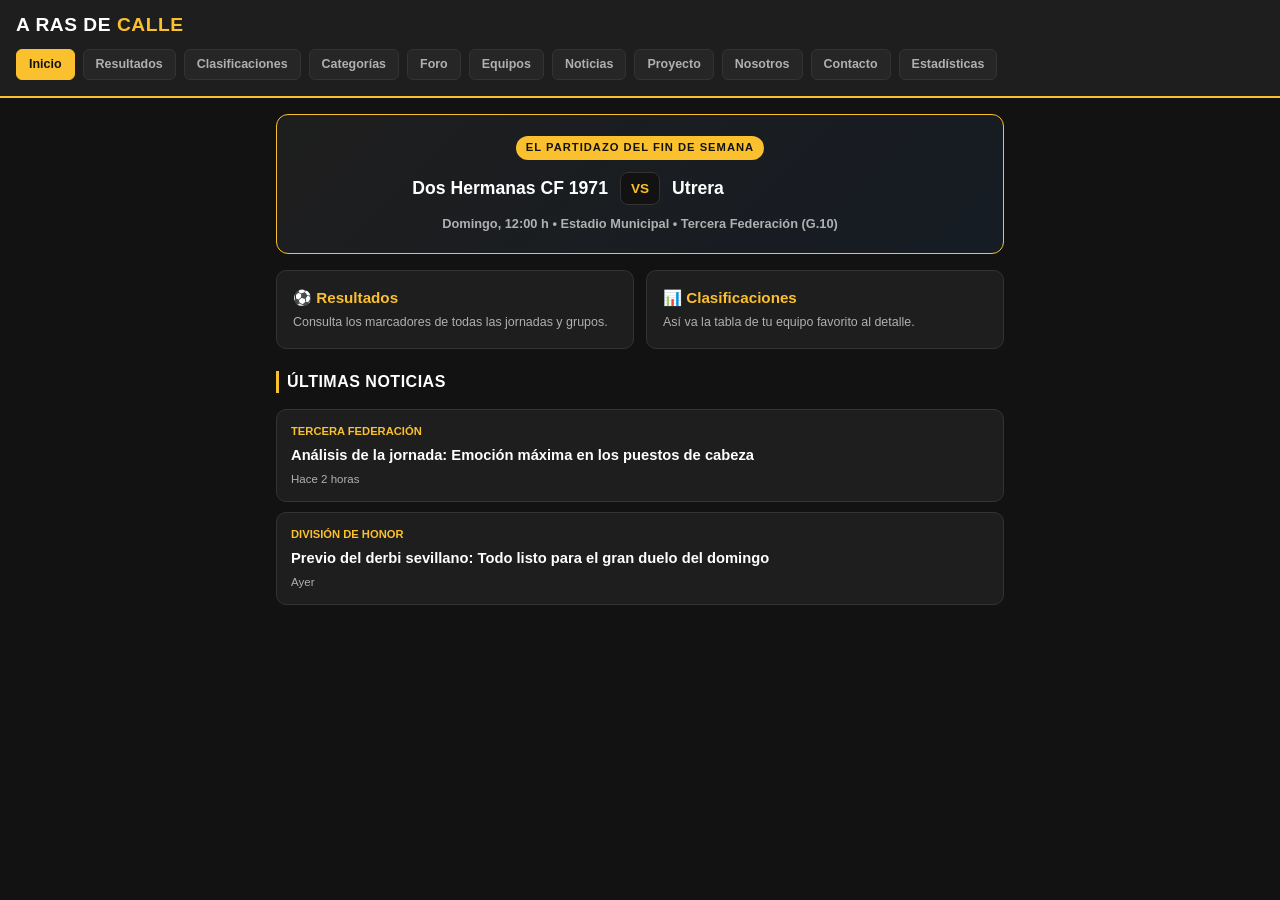
==== index.html @ 90dc4339 "Update index.html" ====
<!DOCTYPE html>
<html lang="es">
<head>
    <meta charset="UTF-8">
    <meta name="viewport" content="width=device-width, initial-scale=1.0">
    <title>Inicio - A Ras de Calle</title>
    <link rel="stylesheet" href="styles.css">
    <style>
        :root {
            --bg-color: #121212;
            --card-bg: #1e1e1e;
            --card-hover: #2a2a2a;
            --primary-blue: #1976d2;
            --accent-gold: #fbc02d;
            --text-main: #ffffff;
            --text-muted: #b0b0b0;
            --border-color: #333333;
        }

        * {
            box-sizing: border-box;
            margin: 0;
            padding: 0;
            font-family: -apple-system, BlinkMacSystemFont, "Segoe UI", Roboto, Helvetica, Arial, sans-serif;
        }

        body {
            background-color: var(--bg-color);
            color: var(--text-main);
            line-height: 1.4;
            padding-bottom: 40px;
        }

        /* Cabecera y Barra de Navegación Exacta */
        header {
            background-color: var(--card-bg);
            border-bottom: 2px solid var(--accent-gold);
            padding: 12px 16px;
            position: sticky;
            top: 0;
            z-index: 100;
            display: flex;
            flex-direction: column;
            gap: 10px;
        }

        .header-top {
            display: flex;
            justify-content: space-between;
            align-items: center;
        }

        .logo-title {
            font-size: 1.2rem;
            font-weight: 800;
            letter-spacing: 0.5px;
            color: var(--text-main);
            text-decoration: none;
            display: flex;
            align-items: center;
            gap: 6px;
        }

        .logo-title span {
            color: var(--accent-gold);
        }

        /* Orden riguroso basado en tu captura */
        .nav-links {
            display: flex;
            gap: 8px;
            overflow-x: auto;
            padding-bottom: 4px;
        }

        .nav-link-item {
            background-color: #262626;
            color: var(--text-muted);
            border: 1px solid var(--border-color);
            padding: 6px 12px;
            border-radius: 6px;
            font-size: 0.78rem;
            font-weight: 600;
            text-decoration: none;
            white-space: nowrap;
            transition: all 0.2s;
        }

        .nav-link-item:hover, .nav-link-item.active {
            background-color: var(--accent-gold);
            color: #121212;
            border-color: var(--accent-gold);
            font-weight: 700;
        }

        /* Contenedor Principal */
        .container {
            max-width: 760px;
            margin: 16px auto;
            padding: 0 16px;
            display: flex;
            flex-direction: column;
            gap: 16px;
        }

        /* Hero Banner (El Partidazo) */
        .hero-match {
            background: linear-gradient(135deg, #1e1e1e 0%, #161c24 100%);
            border: 1px solid var(--accent-gold);
            border-radius: 12px;
            padding: 20px;
            text-align: center;
        }

        .hero-badge {
            background-color: var(--accent-gold);
            color: #121212;
            font-size: 0.7rem;
            text-transform: uppercase;
            font-weight: 800;
            padding: 4px 10px;
            border-radius: 20px;
            display: inline-block;
            margin-bottom: 12px;
            letter-spacing: 1px;
        }

        .hero-teams {
            display: grid;
            grid-template-columns: 1fr auto 1fr;
            align-items: center;
            gap: 12px;
            font-weight: 800;
            font-size: 1.1rem;
            margin-bottom: 10px;
        }

        .hero-teams .team-home { text-align: right; }
        .hero-teams .team-away { text-align: left; }

        .hero-vs {
            background-color: var(--bg-color);
            border: 1px solid var(--border-color);
            color: var(--accent-gold);
            font-size: 0.85rem;
            padding: 6px 10px;
            border-radius: 8px;
        }

        .hero-info {
            font-size: 0.8rem;
            color: var(--text-muted);
            font-weight: 600;
        }

        /* Accesos Directos */
        .quick-access {
            display: grid;
            grid-template-columns: 1fr 1fr;
            gap: 12px;
        }

        .quick-card {
            background-color: var(--card-bg);
            border: 1px solid var(--border-color);
            border-radius: 10px;
            padding: 16px;
            text-decoration: none;
            color: var(--text-main);
            display: flex;
            flex-direction: column;
            gap: 6px;
            transition: all 0.2s;
        }

        .quick-card:hover {
            border-color: var(--accent-gold);
            background-color: var(--card-hover);
            transform: translateY(-2px);
        }

        .quick-card h3 {
            font-size: 0.95rem;
            font-weight: 800;
            color: var(--accent-gold);
            display: flex;
            align-items: center;
            gap: 6px;
        }

        .quick-card p {
            font-size: 0.78rem;
            color: var(--text-muted);
        }

        /* Noticias */
        .section-title {
            font-size: 1rem;
            font-weight: 800;
            text-transform: uppercase;
            letter-spacing: 0.5px;
            color: var(--text-main);
            border-left: 3px solid var(--accent-gold);
            padding-left: 8px;
            margin-top: 6px;
        }

        .news-grid {
            display: flex;
            flex-direction: column;
            gap: 10px;
        }

        .news-card {
            background-color: var(--card-bg);
            border: 1px solid var(--border-color);
            border-radius: 10px;
            padding: 14px;
            text-decoration: none;
            color: var(--text-main);
            display: flex;
            flex-direction: column;
            gap: 6px;
            transition: background-color 0.2s;
        }

        .news-card:hover {
            background-color: var(--card-hover);
        }

        .news-category {
            font-size: 0.7rem;
            font-weight: 700;
            color: var(--accent-gold);
            text-transform: uppercase;
        }

        .news-title {
            font-size: 0.92rem;
            font-weight: 700;
            line-height: 1.3;
        }

        .news-date {
            font-size: 0.72rem;
            color: var(--text-muted);
        }
    </style>
</head>
<body>

    <header>
        <div class="header-top">
            <a href="index.html" class="logo-title">A RAS DE <span>CALLE</span></a>
        </div>
        <!-- Barra de navegación idéntica a tu captura y con tus nombres de archivo exactos -->
        <nav class="nav-links">
            <a href="index.html" class="nav-link-item active">Inicio</a>
            <a href="partido.html" class="nav-link-item">Resultados</a>
            <a href="clasificaciones.html" class="nav-link-item">Clasificaciones</a>
            <a href="competiciones.html" class="nav-link-item">Categorías</a>
            <a href="foro.html" class="nav-link-item">Foro</a>
            <a href="equipos.html" class="nav-link-item">Equipos</a>
            <a href="noticias.html" class="nav-link-item">Noticias</a>
            <a href="proyecto.html" class="nav-link-item">Proyecto</a>
            <a href="nostros.html" class="nav-link-item">Nosotros</a>
            <a href="contacto.html" class="nav-link-item">Contacto</a>
            <a href="estadísticas.html" class="nav-link-item">Estadísticas</a>
        </nav>
    </header>

    <div class="container">
        <!-- El Partidazo -->
        <div class="hero-match">
            <div class="hero-badge">El Partidazo del Fin de Semana</div>
            <div class="hero-teams">
                <div class="team-home">Dos Hermanas CF 1971</div>
                <div class="hero-vs">VS</div>
                <div class="team-away">Utrera</div>
            </div>
            <div class="hero-info">Domingo, 12:00 h • Estadio Municipal • Tercera Federación (G.10)</div>
        </div>

        <!-- Accesos rápidos -->
        <div class="quick-access">
            <a href="partido.html" class="quick-card">
                <h3>⚽ Resultados</h3>
                <p>Consulta los marcadores de todas las jornadas y grupos.</p>
            </a>
            <a href="clasificaciones.html" class="quick-card">
                <h3>📊 Clasificaciones</h3>
                <p>Así va la tabla de tu equipo favorito al detalle.</p>
            </a>
        </div>

        <!-- Noticias recientes -->
        <h2 class="section-title">Últimas Noticias</h2>
        <div class="news-grid">
            <a href="noticias.html" class="news-card">
                <span class="news-category">Tercera Federación</span>
                <div class="news-title">Análisis de la jornada: Emoción máxima en los puestos de cabeza</div>
                <div class="news-date">Hace 2 horas</div>
            </a>
            <a href="noticias.html" class="news-card">
                <span class="news-category">División de Honor</span>
                <div class="news-title">Previo del derbi sevillano: Todo listo para el gran duelo del domingo</div>
                <div class="news-date">Ayer</div>
            </a>
        </div>
    </div>

</body>
</html>
---- styles.css ----
/* ==========================================================================
   A RAS DE CALLE - Estilos Globales (Mobile-First / Futbolero)
   ========================================================================== */

:root {
    --bg-dark: #0b1f3b;
    --bg-card: #132a4a;
    --gold: #d4af37;
    --text-light: #f8fafc;
    --text-muted: #94a3b8;
    --accent-glow: rgba(212, 175, 55, 0.25);
}

/* Reset básico */
* {
    box-sizing: border-box;
}

body {
    margin: 0;
    padding: 0;
    font-family: -apple-system, BlinkMacSystemFont, "Segoe UI", Roboto, Helvetica, Arial, sans-serif;
    background-color: #071324;
    color: var(--text-light);
    -webkit-font-smoothing: antialiased;
}

/* Enlaces globales */
a {
    color: var(--gold);
    text-decoration: none;
}

a:hover {
    text-decoration: underline;
}

/* Contenedor principal responsive */
.container {
    width: 100%;
    max-width: 1100px;
    margin: 0 auto;
    padding: 1rem;
}

/* Componentes de tarjeta estándar */
.card-base {
    background: var(--bg-card);
    border-radius: 8px;
    padding: 1rem;
    border-left: 4px solid var(--gold);
    border-top: 1px solid rgba(255, 255, 255, 0.05);
    margin-bottom: 1rem;
}

/* Utilidades de tipografía */
h1, h2, h3, h4 {
    color: #ffffff;
    margin-top: 0;
}

/* Adaptación para pantallas de escritorio */
@media (min-width: 768px) {
    body {
        font-size: 1rem;
    }
}
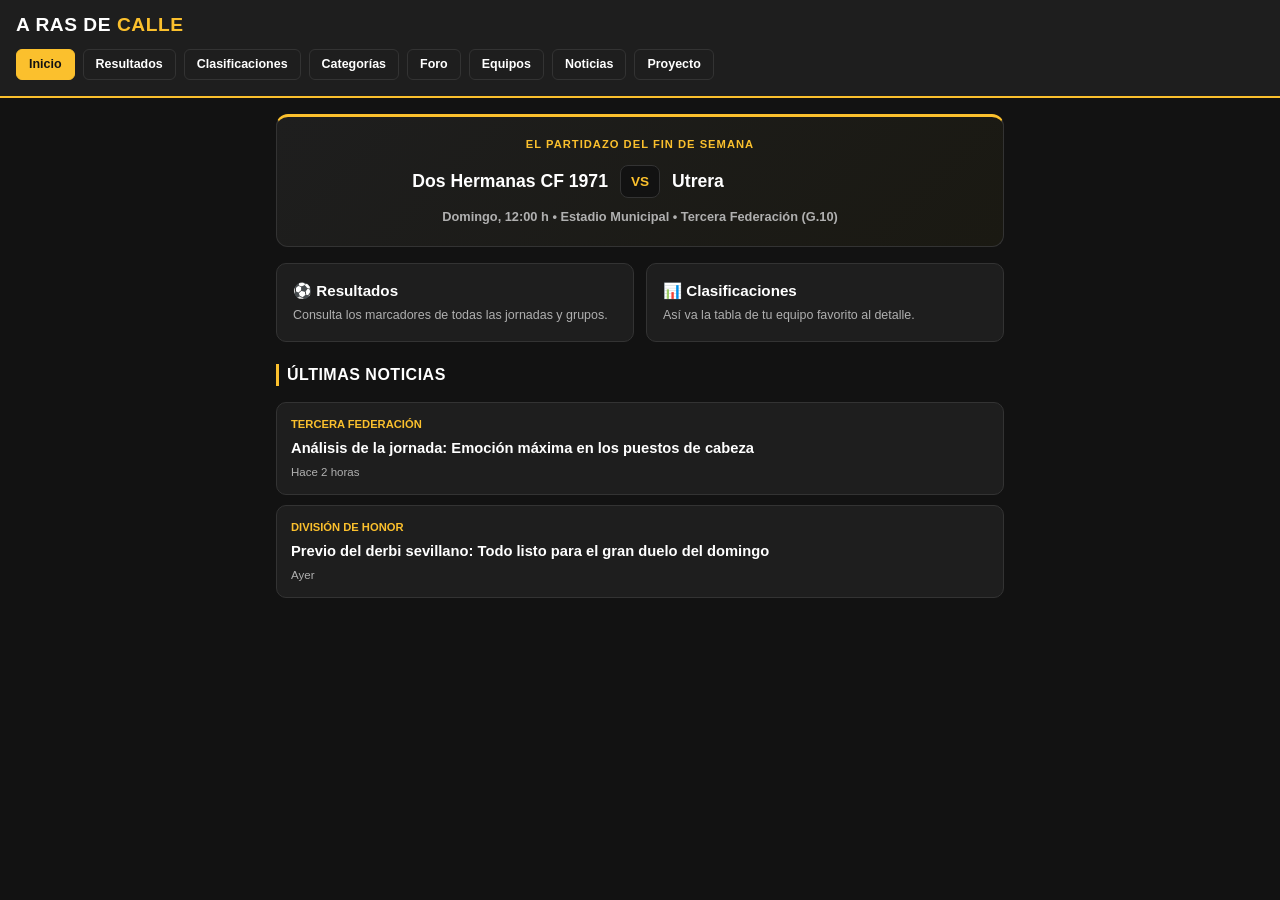
==== commit 95f5eb76: "Update index.html" ====
--- a/index.html
+++ b/index.html
@@ -10,7 +10,6 @@
             --bg-color: #121212;
             --card-bg: #1e1e1e;
             --card-hover: #2a2a2a;
-            --primary-blue: #1976d2;
             --accent-gold: #fbc02d;
             --text-main: #ffffff;
             --text-muted: #b0b0b0;
@@ -31,7 +30,7 @@
             padding-bottom: 40px;
         }
 
-        /* Cabecera y Barra de Navegación Exacta */
+        /* Cabecera y Barra de Navegación Exacta a tu captura */
         header {
             background-color: var(--card-bg);
             border-bottom: 2px solid var(--accent-gold);
@@ -65,7 +64,7 @@
             color: var(--accent-gold);
         }
 
-        /* Orden riguroso basado en tu captura */
+        /* Orden riguroso y sin pestañas sobrantes */
         .nav-links {
             display: flex;
             gap: 8px;
@@ -74,8 +73,8 @@
         }
 
         .nav-link-item {
-            background-color: #262626;
-            color: var(--text-muted);
+            background-color: var(--card-bg);
+            color: var(--text-main);
             border: 1px solid var(--border-color);
             padding: 6px 12px;
             border-radius: 6px;
@@ -86,7 +85,11 @@
             transition: all 0.2s;
         }
 
-        .nav-link-item:hover, .nav-link-item.active {
+        .nav-link-item:hover {
+            border-color: var(--accent-gold);
+        }
+
+        .nav-link-item.active {
             background-color: var(--accent-gold);
             color: #121212;
             border-color: var(--accent-gold);
@@ -105,22 +108,19 @@
 
         /* Hero Banner (El Partidazo) */
         .hero-match {
-            background: linear-gradient(135deg, #1e1e1e 0%, #161c24 100%);
-            border: 1px solid var(--accent-gold);
+            background: linear-gradient(135deg, #1e1e1e 0%, #1a1912 100%);
+            border: 1px solid var(--border-color);
+            border-top: 3px solid var(--accent-gold);
             border-radius: 12px;
             padding: 20px;
             text-align: center;
         }
 
         .hero-badge {
-            background-color: var(--accent-gold);
-            color: #121212;
+            color: var(--accent-gold);
             font-size: 0.7rem;
             text-transform: uppercase;
             font-weight: 800;
-            padding: 4px 10px;
-            border-radius: 20px;
-            display: inline-block;
             margin-bottom: 12px;
             letter-spacing: 1px;
         }
@@ -182,7 +182,7 @@
         .quick-card h3 {
             font-size: 0.95rem;
             font-weight: 800;
-            color: var(--accent-gold);
+            color: var(--text-main);
             display: flex;
             align-items: center;
             gap: 6px;
@@ -253,7 +253,7 @@
         <div class="header-top">
             <a href="index.html" class="logo-title">A RAS DE <span>CALLE</span></a>
         </div>
-        <!-- Barra de navegación idéntica a tu captura y con tus nombres de archivo exactos -->
+        <!-- Barra de navegación exacta, sin pestañas extra y en orden -->
         <nav class="nav-links">
             <a href="index.html" class="nav-link-item active">Inicio</a>
             <a href="partido.html" class="nav-link-item">Resultados</a>
@@ -263,9 +263,6 @@
             <a href="equipos.html" class="nav-link-item">Equipos</a>
             <a href="noticias.html" class="nav-link-item">Noticias</a>
             <a href="proyecto.html" class="nav-link-item">Proyecto</a>
-            <a href="nostros.html" class="nav-link-item">Nosotros</a>
-            <a href="contacto.html" class="nav-link-item">Contacto</a>
-            <a href="estadísticas.html" class="nav-link-item">Estadísticas</a>
         </nav>
     </header>
 
@@ -281,7 +278,7 @@
             <div class="hero-info">Domingo, 12:00 h • Estadio Municipal • Tercera Federación (G.10)</div>
         </div>
 
-        <!-- Accesos rápidos -->
+        <!-- Accesos rápidos (enlace a clasificaciones.html corregido y operativo) -->
         <div class="quick-access">
             <a href="partido.html" class="quick-card">
                 <h3>⚽ Resultados</h3>
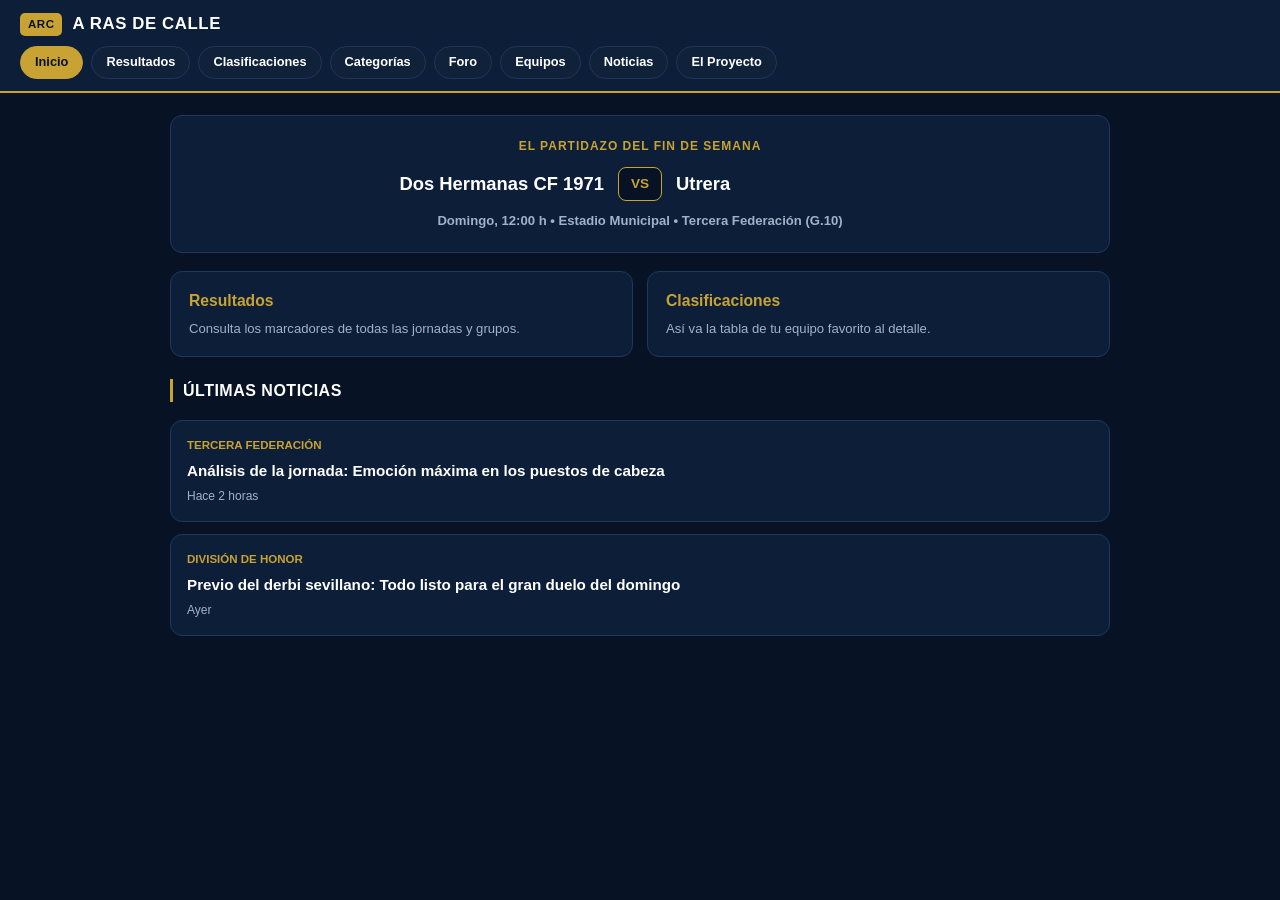
==== commit 5b0d868b: "Update index.html" ====
--- a/index.html
+++ b/index.html
@@ -7,34 +7,35 @@
     <link rel="stylesheet" href="styles.css">
     <style>
         :root {
-            --bg-color: #121212;
-            --card-bg: #1e1e1e;
-            --card-hover: #2a2a2a;
-            --accent-gold: #fbc02d;
+            --bg-color: #071324;
+            --card-bg: #0d1f38;
+            --card-hover: #132b4d;
+            --pill-bg: #10223a;
+            --accent-gold: #c8a232;
+            --accent-gold-hover: #dab442;
             --text-main: #ffffff;
-            --text-muted: #b0b0b0;
-            --border-color: #333333;
+            --text-muted: #9fb3c8;
+            --border-color: #1e375a;
         }
 
         * {
             box-sizing: border-box;
             margin: 0;
             padding: 0;
-            font-family: -apple-system, BlinkMacSystemFont, "Segoe UI", Roboto, Helvetica, Arial, sans-serif;
+            font-family: "Segoe UI", Roboto, Helvetica, Arial, sans-serif;
         }
 
         body {
             background-color: var(--bg-color);
             color: var(--text-main);
-            line-height: 1.4;
+            line-height: 1.45;
             padding-bottom: 40px;
         }
 
-        /* Cabecera y Barra de Navegación Exacta a tu captura */
         header {
             background-color: var(--card-bg);
             border-bottom: 2px solid var(--accent-gold);
-            padding: 12px 16px;
+            padding: 12px 20px;
             position: sticky;
             top: 0;
             z-index: 100;
@@ -43,82 +44,82 @@
             gap: 10px;
         }
 
-        .header-top {
-            display: flex;
-            justify-content: space-between;
+        .brand-row {
+            display: flex;
             align-items: center;
+            gap: 10px;
+        }
+
+        .brand-badge {
+            background-color: var(--accent-gold);
+            color: var(--bg-color);
+            font-size: 0.72rem;
+            font-weight: 800;
+            padding: 3px 8px;
+            border-radius: 5px;
+            letter-spacing: 0.5px;
         }
 
         .logo-title {
-            font-size: 1.2rem;
-            font-weight: 800;
-            letter-spacing: 0.5px;
+            font-size: 1.05rem;
+            font-weight: 800;
+            letter-spacing: 0.6px;
             color: var(--text-main);
             text-decoration: none;
-            display: flex;
-            align-items: center;
-            gap: 6px;
-        }
-
-        .logo-title span {
-            color: var(--accent-gold);
-        }
-
-        /* Orden riguroso y sin pestañas sobrantes */
+            text-transform: uppercase;
+        }
+
         .nav-links {
             display: flex;
+            flex-wrap: wrap;
             gap: 8px;
-            overflow-x: auto;
-            padding-bottom: 4px;
         }
 
         .nav-link-item {
-            background-color: var(--card-bg);
+            background-color: var(--pill-bg);
             color: var(--text-main);
             border: 1px solid var(--border-color);
-            padding: 6px 12px;
-            border-radius: 6px;
-            font-size: 0.78rem;
+            padding: 6px 14px;
+            border-radius: 999px;
+            font-size: 0.8rem;
             font-weight: 600;
             text-decoration: none;
             white-space: nowrap;
-            transition: all 0.2s;
+            transition: all 0.2s ease;
         }
 
         .nav-link-item:hover {
             border-color: var(--accent-gold);
+            background-color: var(--card-hover);
         }
 
         .nav-link-item.active {
             background-color: var(--accent-gold);
-            color: #121212;
+            color: var(--bg-color);
             border-color: var(--accent-gold);
             font-weight: 700;
         }
 
-        /* Contenedor Principal */
         .container {
-            max-width: 760px;
-            margin: 16px auto;
-            padding: 0 16px;
-            display: flex;
-            flex-direction: column;
-            gap: 16px;
-        }
-
-        /* Hero Banner (El Partidazo) */
+            max-width: 980px;
+            margin: 22px auto;
+            padding: 0 20px;
+            display: flex;
+            flex-direction: column;
+            gap: 18px;
+        }
+
         .hero-match {
-            background: linear-gradient(135deg, #1e1e1e 0%, #1a1912 100%);
+            background-color: var(--card-bg);
             border: 1px solid var(--border-color);
-            border-top: 3px solid var(--accent-gold);
             border-radius: 12px;
-            padding: 20px;
+            padding: 22px;
             text-align: center;
         }
 
         .hero-badge {
             color: var(--accent-gold);
-            font-size: 0.7rem;
+            font-size: 0.75rem;
             text-transform: uppercase;
             font-weight: 800;
             margin-bottom: 12px;
@@ -129,9 +130,9 @@
             display: grid;
             grid-template-columns: 1fr auto 1fr;
             align-items: center;
-            gap: 12px;
-            font-weight: 800;
-            font-size: 1.1rem;
+            gap: 14px;
+            font-weight: 800;
+            font-size: 1.15rem;
             margin-bottom: 10px;
         }
 
@@ -140,60 +141,54 @@
 
         .hero-vs {
             background-color: var(--bg-color);
-            border: 1px solid var(--border-color);
+            border: 1px solid var(--accent-gold);
             color: var(--accent-gold);
             font-size: 0.85rem;
-            padding: 6px 10px;
+            padding: 6px 12px;
             border-radius: 8px;
         }
 
         .hero-info {
-            font-size: 0.8rem;
+            font-size: 0.82rem;
             color: var(--text-muted);
             font-weight: 600;
         }
 
-        /* Accesos Directos */
         .quick-access {
             display: grid;
-            grid-template-columns: 1fr 1fr;
-            gap: 12px;
+            grid-template-columns: repeat(2, minmax(0, 1fr));
+            gap: 14px;
         }
 
         .quick-card {
             background-color: var(--card-bg);
             border: 1px solid var(--border-color);
-            border-radius: 10px;
-            padding: 16px;
+            border-radius: 12px;
+            padding: 18px;
             text-decoration: none;
             color: var(--text-main);
             display: flex;
             flex-direction: column;
             gap: 6px;
-            transition: all 0.2s;
+            transition: all 0.2s ease;
         }
 
         .quick-card:hover {
             border-color: var(--accent-gold);
             background-color: var(--card-hover);
-            transform: translateY(-2px);
         }
 
         .quick-card h3 {
-            font-size: 0.95rem;
-            font-weight: 800;
-            color: var(--text-main);
-            display: flex;
-            align-items: center;
-            gap: 6px;
+            font-size: 0.98rem;
+            font-weight: 800;
+            color: var(--accent-gold);
         }
 
         .quick-card p {
-            font-size: 0.78rem;
+            font-size: 0.82rem;
             color: var(--text-muted);
         }
 
-        /* Noticias */
         .section-title {
             font-size: 1rem;
             font-weight: 800;
@@ -201,48 +196,48 @@
             letter-spacing: 0.5px;
             color: var(--text-main);
             border-left: 3px solid var(--accent-gold);
-            padding-left: 8px;
-            margin-top: 6px;
+            padding-left: 10px;
+            margin-top: 4px;
         }
 
         .news-grid {
             display: flex;
             flex-direction: column;
-            gap: 10px;
+            gap: 12px;
         }
 
         .news-card {
             background-color: var(--card-bg);
             border: 1px solid var(--border-color);
-            border-radius: 10px;
-            padding: 14px;
+            border-radius: 12px;
+            padding: 16px;
             text-decoration: none;
             color: var(--text-main);
             display: flex;
             flex-direction: column;
             gap: 6px;
-            transition: background-color 0.2s;
+            transition: all 0.2s ease;
         }
 
         .news-card:hover {
+            border-color: var(--accent-gold);
             background-color: var(--card-hover);
         }
 
         .news-category {
-            font-size: 0.7rem;
+            font-size: 0.72rem;
             font-weight: 700;
             color: var(--accent-gold);
             text-transform: uppercase;
         }
 
         .news-title {
-            font-size: 0.92rem;
+            font-size: 0.95rem;
             font-weight: 700;
-            line-height: 1.3;
         }
 
         .news-date {
-            font-size: 0.72rem;
+            font-size: 0.75rem;
             color: var(--text-muted);
         }
     </style>
@@ -250,24 +245,23 @@
 <body>
 
     <header>
-        <div class="header-top">
-            <a href="index.html" class="logo-title">A RAS DE <span>CALLE</span></a>
+        <div class="brand-row">
+            <span class="brand-badge">ARC</span>
+            <a href="index.html" class="logo-title">A RAS DE CALLE</a>
         </div>
-        <!-- Barra de navegación exacta, sin pestañas extra y en orden -->
         <nav class="nav-links">
             <a href="index.html" class="nav-link-item active">Inicio</a>
             <a href="partido.html" class="nav-link-item">Resultados</a>
-            <a href="clasificaciones.html" class="nav-link-item">Clasificaciones</a>
+            <a href="estadísticas.html" class="nav-link-item">Clasificaciones</a>
             <a href="competiciones.html" class="nav-link-item">Categorías</a>
             <a href="foro.html" class="nav-link-item">Foro</a>
             <a href="equipos.html" class="nav-link-item">Equipos</a>
             <a href="noticias.html" class="nav-link-item">Noticias</a>
-            <a href="proyecto.html" class="nav-link-item">Proyecto</a>
+            <a href="proyecto.html" class="nav-link-item">El Proyecto</a>
         </nav>
     </header>
 
     <div class="container">
-        <!-- El Partidazo -->
         <div class="hero-match">
             <div class="hero-badge">El Partidazo del Fin de Semana</div>
             <div class="hero-teams">
@@ -278,19 +272,17 @@
             <div class="hero-info">Domingo, 12:00 h • Estadio Municipal • Tercera Federación (G.10)</div>
         </div>
 
-        <!-- Accesos rápidos (enlace a clasificaciones.html corregido y operativo) -->
         <div class="quick-access">
             <a href="partido.html" class="quick-card">
-                <h3>⚽ Resultados</h3>
+                <h3>Resultados</h3>
                 <p>Consulta los marcadores de todas las jornadas y grupos.</p>
             </a>
             <a href="clasificaciones.html" class="quick-card">
-                <h3>📊 Clasificaciones</h3>
+                <h3>Clasificaciones</h3>
                 <p>Así va la tabla de tu equipo favorito al detalle.</p>
             </a>
         </div>
 
-        <!-- Noticias recientes -->
         <h2 class="section-title">Últimas Noticias</h2>
         <div class="news-grid">
             <a href="noticias.html" class="news-card">
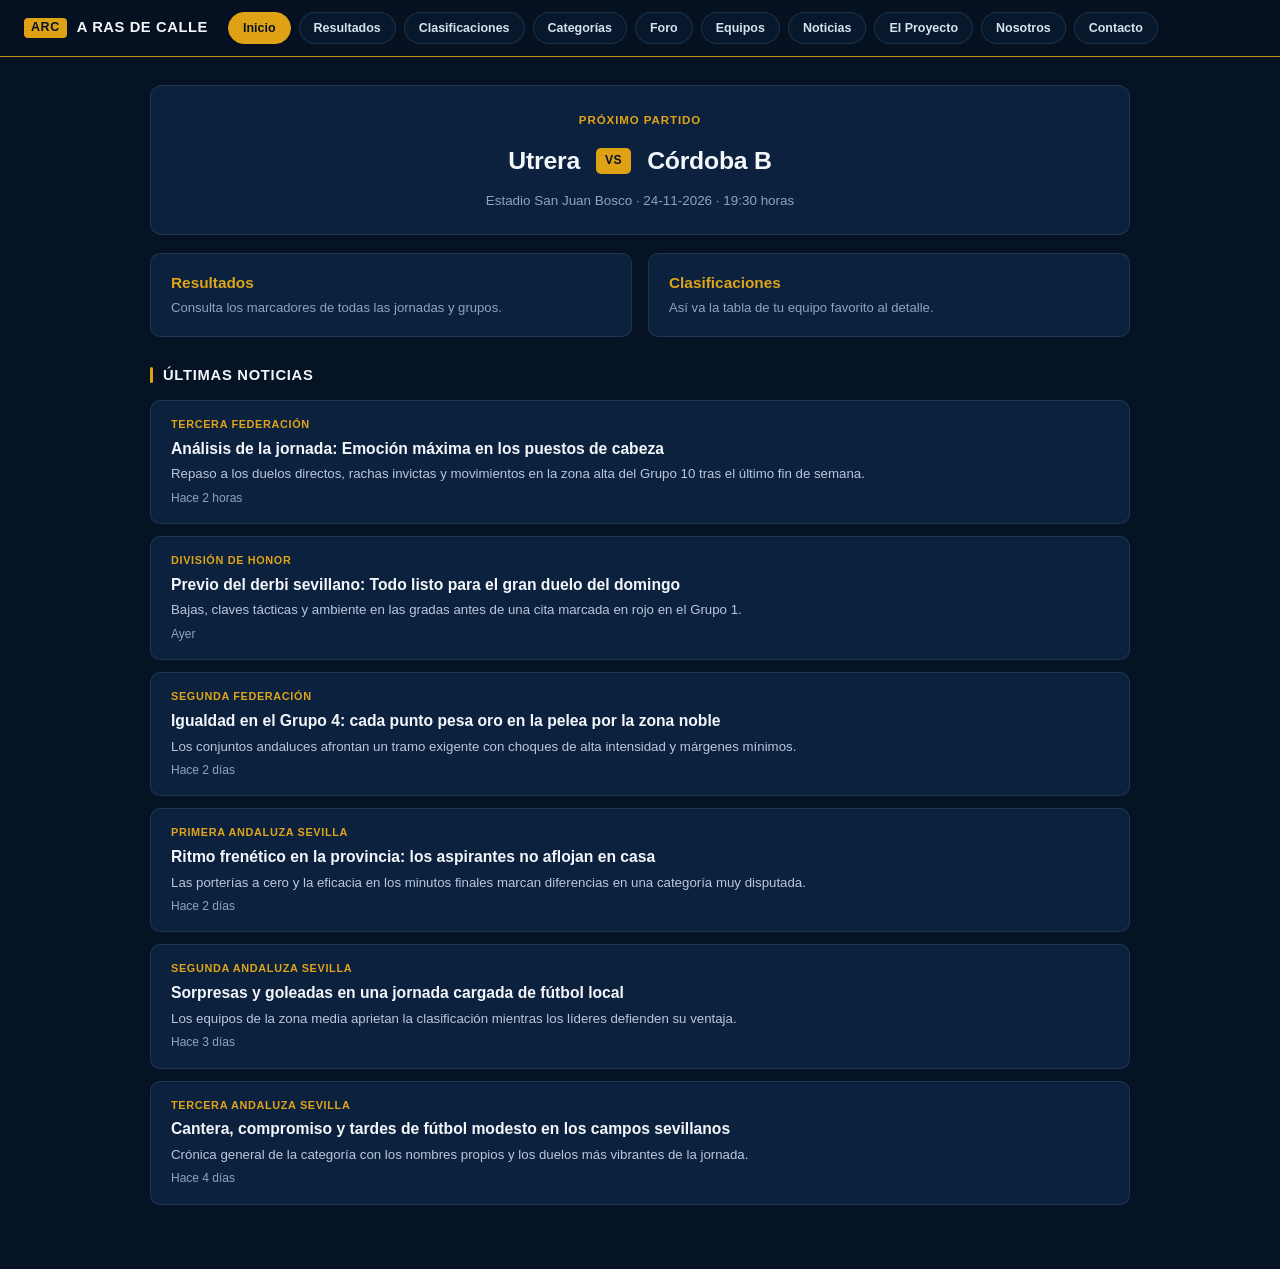
==== commit aa29f936: "Update index.html" ====
--- a/index.html
+++ b/index.html
@@ -1,302 +1,403 @@
 <!DOCTYPE html>
 <html lang="es">
 <head>
-    <meta charset="UTF-8">
-    <meta name="viewport" content="width=device-width, initial-scale=1.0">
-    <title>Inicio - A Ras de Calle</title>
-    <link rel="stylesheet" href="styles.css">
-    <style>
-        :root {
-            --bg-color: #071324;
-            --card-bg: #0d1f38;
-            --card-hover: #132b4d;
-            --pill-bg: #10223a;
-            --accent-gold: #c8a232;
-            --accent-gold-hover: #dab442;
-            --text-main: #ffffff;
-            --text-muted: #9fb3c8;
-            --border-color: #1e375a;
-        }
-
-        * {
-            box-sizing: border-box;
-            margin: 0;
-            padding: 0;
-            font-family: "Segoe UI", Roboto, Helvetica, Arial, sans-serif;
-        }
-
-        body {
-            background-color: var(--bg-color);
-            color: var(--text-main);
-            line-height: 1.45;
-            padding-bottom: 40px;
-        }
-
-        header {
-            background-color: var(--card-bg);
-            border-bottom: 2px solid var(--accent-gold);
-            padding: 12px 20px;
-            position: sticky;
-            top: 0;
-            z-index: 100;
-            display: flex;
-            flex-direction: column;
-            gap: 10px;
-        }
-
-        .brand-row {
-            display: flex;
-            align-items: center;
-            gap: 10px;
-        }
-
-        .brand-badge {
-            background-color: var(--accent-gold);
-            color: var(--bg-color);
-            font-size: 0.72rem;
-            font-weight: 800;
-            padding: 3px 8px;
-            border-radius: 5px;
-            letter-spacing: 0.5px;
-        }
-
-        .logo-title {
-            font-size: 1.05rem;
-            font-weight: 800;
-            letter-spacing: 0.6px;
-            color: var(--text-main);
-            text-decoration: none;
-            text-transform: uppercase;
-        }
-
-        .nav-links {
-            display: flex;
-            flex-wrap: wrap;
-            gap: 8px;
-        }
-
-        .nav-link-item {
-            background-color: var(--pill-bg);
-            color: var(--text-main);
-            border: 1px solid var(--border-color);
-            padding: 6px 14px;
-            border-radius: 999px;
-            font-size: 0.8rem;
-            font-weight: 600;
-            text-decoration: none;
-            white-space: nowrap;
-            transition: all 0.2s ease;
-        }
-
-        .nav-link-item:hover {
-            border-color: var(--accent-gold);
-            background-color: var(--card-hover);
-        }
-
-        .nav-link-item.active {
-            background-color: var(--accent-gold);
-            color: var(--bg-color);
-            border-color: var(--accent-gold);
-            font-weight: 700;
-        }
-
-        .container {
-            max-width: 980px;
-            margin: 22px auto;
-            padding: 0 20px;
-            display: flex;
-            flex-direction: column;
-            gap: 18px;
-        }
-
-        .hero-match {
-            background-color: var(--card-bg);
-            border: 1px solid var(--border-color);
-            border-radius: 12px;
-            padding: 22px;
-            text-align: center;
-        }
-
-        .hero-badge {
-            color: var(--accent-gold);
-            font-size: 0.75rem;
-            text-transform: uppercase;
-            font-weight: 800;
-            margin-bottom: 12px;
-            letter-spacing: 1px;
-        }
-
-        .hero-teams {
-            display: grid;
-            grid-template-columns: 1fr auto 1fr;
-            align-items: center;
-            gap: 14px;
-            font-weight: 800;
-            font-size: 1.15rem;
-            margin-bottom: 10px;
-        }
-
-        .hero-teams .team-home { text-align: right; }
-        .hero-teams .team-away { text-align: left; }
-
-        .hero-vs {
-            background-color: var(--bg-color);
-            border: 1px solid var(--accent-gold);
-            color: var(--accent-gold);
-            font-size: 0.85rem;
-            padding: 6px 12px;
-            border-radius: 8px;
-        }
-
-        .hero-info {
-            font-size: 0.82rem;
-            color: var(--text-muted);
-            font-weight: 600;
-        }
-
-        .quick-access {
-            display: grid;
-            grid-template-columns: repeat(2, minmax(0, 1fr));
-            gap: 14px;
-        }
-
-        .quick-card {
-            background-color: var(--card-bg);
-            border: 1px solid var(--border-color);
-            border-radius: 12px;
-            padding: 18px;
-            text-decoration: none;
-            color: var(--text-main);
-            display: flex;
-            flex-direction: column;
-            gap: 6px;
-            transition: all 0.2s ease;
-        }
-
-        .quick-card:hover {
-            border-color: var(--accent-gold);
-            background-color: var(--card-hover);
-        }
-
-        .quick-card h3 {
-            font-size: 0.98rem;
-            font-weight: 800;
-            color: var(--accent-gold);
-        }
-
-        .quick-card p {
-            font-size: 0.82rem;
-            color: var(--text-muted);
-        }
-
-        .section-title {
-            font-size: 1rem;
-            font-weight: 800;
-            text-transform: uppercase;
-            letter-spacing: 0.5px;
-            color: var(--text-main);
-            border-left: 3px solid var(--accent-gold);
-            padding-left: 10px;
-            margin-top: 4px;
-        }
-
-        .news-grid {
-            display: flex;
-            flex-direction: column;
-            gap: 12px;
-        }
-
-        .news-card {
-            background-color: var(--card-bg);
-            border: 1px solid var(--border-color);
-            border-radius: 12px;
-            padding: 16px;
-            text-decoration: none;
-            color: var(--text-main);
-            display: flex;
-            flex-direction: column;
-            gap: 6px;
-            transition: all 0.2s ease;
-        }
-
-        .news-card:hover {
-            border-color: var(--accent-gold);
-            background-color: var(--card-hover);
-        }
-
-        .news-category {
-            font-size: 0.72rem;
-            font-weight: 700;
-            color: var(--accent-gold);
-            text-transform: uppercase;
-        }
-
-        .news-title {
-            font-size: 0.95rem;
-            font-weight: 700;
-        }
-
-        .news-date {
-            font-size: 0.75rem;
-            color: var(--text-muted);
-        }
-    </style>
+  <meta charset="UTF-8" />
+  <meta name="viewport" content="width=device-width, initial-scale=1.0" />
+  <title>A Ras de Calle — Inicio</title>
+  <style>
+    :root {
+      --bg-page: #061324;
+      --bg-header: #051120;
+      --bg-card: #0c213d;
+      --bg-card-hover: #10294b;
+      --border-subtle: rgba(148, 178, 214, 0.14);
+      --border-gold: #c99214;
+      --accent-gold: #dfa215;
+      --accent-gold-hover: #ebb024;
+      --text-main: #f3f6fa;
+      --text-muted: #8fa4bf;
+      --text-gold: #e0a419;
+    }
+
+    * {
+      box-sizing: border-box;
+      margin: 0;
+      padding: 0;
+    }
+
+    body {
+      background-color: var(--bg-page);
+      color: var(--text-main);
+      font-family: -apple-system, BlinkMacSystemFont, "Segoe UI", Roboto, Helvetica, Arial, sans-serif;
+      line-height: 1.45;
+      min-height: 100vh;
+    }
+
+    a {
+      color: inherit;
+      text-decoration: none;
+    }
+
+    /* Cabecera y navegación */
+    .site-header {
+      background-color: var(--bg-header);
+      border-bottom: 1px solid var(--border-gold);
+      position: sticky;
+      top: 0;
+      z-index: 20;
+    }
+
+    .header-inner {
+      max-width: 1380px;
+      margin: 0 auto;
+      padding: 12px 24px;
+      display: flex;
+      align-items: center;
+      gap: 20px;
+      flex-wrap: wrap;
+    }
+
+    .brand {
+      display: inline-flex;
+      align-items: center;
+      gap: 10px;
+      font-weight: 800;
+      font-size: 0.92rem;
+      letter-spacing: 0.04em;
+      text-transform: uppercase;
+      white-space: nowrap;
+    }
+
+    .brand-badge {
+      background-color: var(--accent-gold);
+      color: #071324;
+      font-weight: 900;
+      font-size: 0.78rem;
+      padding: 3px 7px;
+      border-radius: 4px;
+      line-height: 1.1;
+    }
+
+    .nav-list {
+      display: flex;
+      align-items: center;
+      gap: 8px;
+      flex-wrap: wrap;
+      list-style: none;
+    }
+
+    .nav-link {
+      display: inline-block;
+      padding: 6px 14px;
+      border-radius: 999px;
+      font-size: 0.78rem;
+      font-weight: 600;
+      color: #d6e2f0;
+      border: 1px solid rgba(148, 178, 214, 0.16);
+      background-color: rgba(12, 33, 61, 0.45);
+      transition: background-color 0.15s ease, color 0.15s ease, border-color 0.15s ease;
+      white-space: nowrap;
+    }
+
+    .nav-link:hover {
+      background-color: var(--bg-card-hover);
+      border-color: rgba(223, 162, 21, 0.45);
+      color: #ffffff;
+    }
+
+    .nav-link.active {
+      background-color: var(--accent-gold);
+      color: #071324;
+      border-color: var(--accent-gold);
+      font-weight: 700;
+    }
+
+    /* Contenedor principal */
+    .main-container {
+      max-width: 1020px;
+      margin: 0 auto;
+      padding: 28px 20px 64px;
+      display: flex;
+      flex-direction: column;
+      gap: 18px;
+    }
+
+    /* Tarjeta Próximo Partido */
+    .match-banner {
+      background-color: var(--bg-card);
+      border: 1px solid var(--border-subtle);
+      border-radius: 12px;
+      padding: 26px 24px 24px;
+      text-align: center;
+      display: block;
+      transition: border-color 0.15s ease, background-color 0.15s ease;
+    }
+
+    .match-banner:hover {
+      border-color: rgba(223, 162, 21, 0.45);
+      background-color: var(--bg-card-hover);
+    }
+
+    .match-kicker {
+      font-size: 0.72rem;
+      font-weight: 700;
+      letter-spacing: 0.08em;
+      text-transform: uppercase;
+      color: var(--text-gold);
+      margin-bottom: 14px;
+    }
+
+    .match-teams {
+      display: flex;
+      align-items: center;
+      justify-content: center;
+      gap: 16px;
+      flex-wrap: wrap;
+      margin-bottom: 12px;
+    }
+
+    .team-name {
+      font-size: 1.55rem;
+      font-weight: 800;
+      color: var(--text-main);
+      letter-spacing: -0.01em;
+    }
+
+    .vs-pill {
+      background-color: var(--accent-gold);
+      color: #071324;
+      font-weight: 900;
+      font-size: 0.76rem;
+      padding: 4px 9px;
+      border-radius: 5px;
+      text-transform: uppercase;
+      letter-spacing: 0.04em;
+    }
+
+    .match-meta {
+      font-size: 0.84rem;
+      color: var(--text-muted);
+    }
+
+    /* Dos accesos rápidos: Resultados y Clasificaciones */
+    .quick-grid {
+      display: grid;
+      grid-template-columns: repeat(2, minmax(0, 1fr));
+      gap: 16px;
+    }
+
+    .quick-card {
+      background-color: var(--bg-card);
+      border: 1px solid var(--border-subtle);
+      border-radius: 10px;
+      padding: 18px 20px;
+      display: block;
+      transition: border-color 0.15s ease, background-color 0.15s ease, transform 0.15s ease;
+    }
+
+    .quick-card:hover {
+      background-color: var(--bg-card-hover);
+      border-color: rgba(223, 162, 21, 0.5);
+      transform: translateY(-1px);
+    }
+
+    .quick-title {
+      font-size: 0.96rem;
+      font-weight: 700;
+      color: var(--text-gold);
+      margin-bottom: 4px;
+    }
+
+    .quick-desc {
+      font-size: 0.82rem;
+      color: var(--text-muted);
+    }
+
+    /* Sección Últimas Noticias */
+    .news-section {
+      margin-top: 10px;
+      display: flex;
+      flex-direction: column;
+      gap: 12px;
+    }
+
+    .section-heading {
+      display: flex;
+      align-items: center;
+      gap: 10px;
+      font-size: 0.92rem;
+      font-weight: 800;
+      letter-spacing: 0.05em;
+      text-transform: uppercase;
+      color: var(--text-main);
+      margin-bottom: 2px;
+    }
+
+    .section-heading::before {
+      content: "";
+      width: 3px;
+      height: 16px;
+      background-color: var(--accent-gold);
+      border-radius: 2px;
+      display: inline-block;
+    }
+
+    .news-card {
+      background-color: var(--bg-card);
+      border: 1px solid var(--border-subtle);
+      border-radius: 10px;
+      padding: 16px 20px;
+      display: block;
+      transition: border-color 0.15s ease, background-color 0.15s ease;
+    }
+
+    .news-card:hover {
+      background-color: var(--bg-card-hover);
+      border-color: rgba(223, 162, 21, 0.4);
+    }
+
+    .news-category {
+      font-size: 0.68rem;
+      font-weight: 700;
+      letter-spacing: 0.06em;
+      text-transform: uppercase;
+      color: var(--text-gold);
+      margin-bottom: 5px;
+    }
+
+    .news-title {
+      font-size: 0.98rem;
+      font-weight: 700;
+      color: var(--text-main);
+      margin-bottom: 4px;
+    }
+
+    .news-excerpt {
+      font-size: 0.83rem;
+      color: #b7c8de;
+      margin-bottom: 6px;
+    }
+
+    .news-time {
+      font-size: 0.75rem;
+      color: var(--text-muted);
+    }
+
+    @media (max-width: 700px) {
+      .header-inner {
+        padding: 12px 14px;
+        gap: 12px;
+      }
+
+      .main-container {
+        padding: 20px 14px 48px;
+      }
+
+      .team-name {
+        font-size: 1.25rem;
+      }
+
+      .quick-grid {
+        grid-template-columns: 1fr;
+      }
+    }
+  </style>
 </head>
 <body>
-
-    <header>
-        <div class="brand-row">
-            <span class="brand-badge">ARC</span>
-            <a href="index.html" class="logo-title">A RAS DE CALLE</a>
-        </div>
-        <nav class="nav-links">
-            <a href="index.html" class="nav-link-item active">Inicio</a>
-            <a href="partido.html" class="nav-link-item">Resultados</a>
-            <a href="estadísticas.html" class="nav-link-item">Clasificaciones</a>
-            <a href="competiciones.html" class="nav-link-item">Categorías</a>
-            <a href="foro.html" class="nav-link-item">Foro</a>
-            <a href="equipos.html" class="nav-link-item">Equipos</a>
-            <a href="noticias.html" class="nav-link-item">Noticias</a>
-            <a href="proyecto.html" class="nav-link-item">El Proyecto</a>
-        </nav>
-    </header>
-
-    <div class="container">
-        <div class="hero-match">
-            <div class="hero-badge">El Partidazo del Fin de Semana</div>
-            <div class="hero-teams">
-                <div class="team-home">Dos Hermanas CF 1971</div>
-                <div class="hero-vs">VS</div>
-                <div class="team-away">Utrera</div>
-            </div>
-            <div class="hero-info">Domingo, 12:00 h • Estadio Municipal • Tercera Federación (G.10)</div>
-        </div>
-
-        <div class="quick-access">
-            <a href="partido.html" class="quick-card">
-                <h3>Resultados</h3>
-                <p>Consulta los marcadores de todas las jornadas y grupos.</p>
-            </a>
-            <a href="clasificaciones.html" class="quick-card">
-                <h3>Clasificaciones</h3>
-                <p>Así va la tabla de tu equipo favorito al detalle.</p>
-            </a>
-        </div>
-
-        <h2 class="section-title">Últimas Noticias</h2>
-        <div class="news-grid">
-            <a href="noticias.html" class="news-card">
-                <span class="news-category">Tercera Federación</span>
-                <div class="news-title">Análisis de la jornada: Emoción máxima en los puestos de cabeza</div>
-                <div class="news-date">Hace 2 horas</div>
-            </a>
-            <a href="noticias.html" class="news-card">
-                <span class="news-category">División de Honor</span>
-                <div class="news-title">Previo del derbi sevillano: Todo listo para el gran duelo del domingo</div>
-                <div class="news-date">Ayer</div>
-            </a>
-        </div>
+  <header class="site-header">
+    <div class="header-inner">
+      <a href="index.html" class="brand">
+        <span class="brand-badge">ARC</span>
+        <span>A RAS DE CALLE</span>
+      </a>
+
+      <nav aria-label="Navegación principal">
+        <ul class="nav-list">
+          <li><a href="index.html" class="nav-link active">Inicio</a></li>
+          <li><a href="partido.html" class="nav-link">Resultados</a></li>
+          <li><a href="estadísticas.html" class="nav-link">Clasificaciones</a></li>
+          <li><a href="competiciones.html" class="nav-link">Categorías</a></li>
+          <li><a href="foro.html" class="nav-link">Foro</a></li>
+          <li><a href="equipos.html" class="nav-link">Equipos</a></li>
+          <li><a href="noticias.html" class="nav-link">Noticias</a></li>
+          <li><a href="proyecto.html" class="nav-link">El Proyecto</a></li>
+          <li><a href="nostros.html" class="nav-link">Nosotros</a></li>
+          <li><a href="contacto.html" class="nav-link">Contacto</a></li>
+        </ul>
+      </nav>
     </div>
-
+  </header>
+
+  <main class="main-container">
+    <!-- Próximo partido -->
+    <a href="partido.html" class="match-banner">
+      <div class="match-kicker">PRÓXIMO PARTIDO</div>
+      <div class="match-teams">
+        <span class="team-name">Utrera</span>
+        <span class="vs-pill">VS</span>
+        <span class="team-name">Córdoba B</span>
+      </div>
+      <div class="match-meta">Estadio San Juan Bosco · 24-11-2026 · 19:30 horas</div>
+    </a>
+
+    <!-- Accesos a Resultados y Clasificaciones -->
+    <section class="quick-grid" aria-label="Accesos directos">
+      <a href="partido.html" class="quick-card">
+        <div class="quick-title">Resultados</div>
+        <div class="quick-desc">Consulta los marcadores de todas las jornadas y grupos.</div>
+      </a>
+      <a href="estadísticas.html" class="quick-card">
+        <div class="quick-title">Clasificaciones</div>
+        <div class="quick-desc">Así va la tabla de tu equipo favorito al detalle.</div>
+      </a>
+    </section>
+
+    <!-- Últimas noticias -->
+    <section class="news-section" aria-label="Últimas noticias">
+      <h2 class="section-heading">ÚLTIMAS NOTICIAS</h2>
+
+      <a href="noticias.html" class="news-card">
+        <div class="news-category">TERCERA FEDERACIÓN</div>
+        <div class="news-title">Análisis de la jornada: Emoción máxima en los puestos de cabeza</div>
+        <div class="news-excerpt">Repaso a los duelos directos, rachas invictas y movimientos en la zona alta del Grupo 10 tras el último fin de semana.</div>
+        <div class="news-time">Hace 2 horas</div>
+      </a>
+
+      <a href="noticias.html" class="news-card">
+        <div class="news-category">DIVISIÓN DE HONOR</div>
+        <div class="news-title">Previo del derbi sevillano: Todo listo para el gran duelo del domingo</div>
+        <div class="news-excerpt">Bajas, claves tácticas y ambiente en las gradas antes de una cita marcada en rojo en el Grupo 1.</div>
+        <div class="news-time">Ayer</div>
+      </a>
+
+      <a href="noticias.html" class="news-card">
+        <div class="news-category">SEGUNDA FEDERACIÓN</div>
+        <div class="news-title">Igualdad en el Grupo 4: cada punto pesa oro en la pelea por la zona noble</div>
+        <div class="news-excerpt">Los conjuntos andaluces afrontan un tramo exigente con choques de alta intensidad y márgenes mínimos.</div>
+        <div class="news-time">Hace 2 días</div>
+      </a>
+
+      <a href="noticias.html" class="news-card">
+        <div class="news-category">PRIMERA ANDALUZA SEVILLA</div>
+        <div class="news-title">Ritmo frenético en la provincia: los aspirantes no aflojan en casa</div>
+        <div class="news-excerpt">Las porterías a cero y la eficacia en los minutos finales marcan diferencias en una categoría muy disputada.</div>
+        <div class="news-time">Hace 2 días</div>
+      </a>
+
+      <a href="noticias.html" class="news-card">
+        <div class="news-category">SEGUNDA ANDALUZA SEVILLA</div>
+        <div class="news-title">Sorpresas y goleadas en una jornada cargada de fútbol local</div>
+        <div class="news-excerpt">Los equipos de la zona media aprietan la clasificación mientras los líderes defienden su ventaja.</div>
+        <div class="news-time">Hace 3 días</div>
+      </a>
+
+      <a href="noticias.html" class="news-card">
+        <div class="news-category">TERCERA ANDALUZA SEVILLA</div>
+        <div class="news-title">Cantera, compromiso y tardes de fútbol modesto en los campos sevillanos</div>
+        <div class="news-excerpt">Crónica general de la categoría con los nombres propios y los duelos más vibrantes de la jornada.</div>
+        <div class="news-time">Hace 4 días</div>
+      </a>
+    </section>
+  </main>
 </body>
 </html>
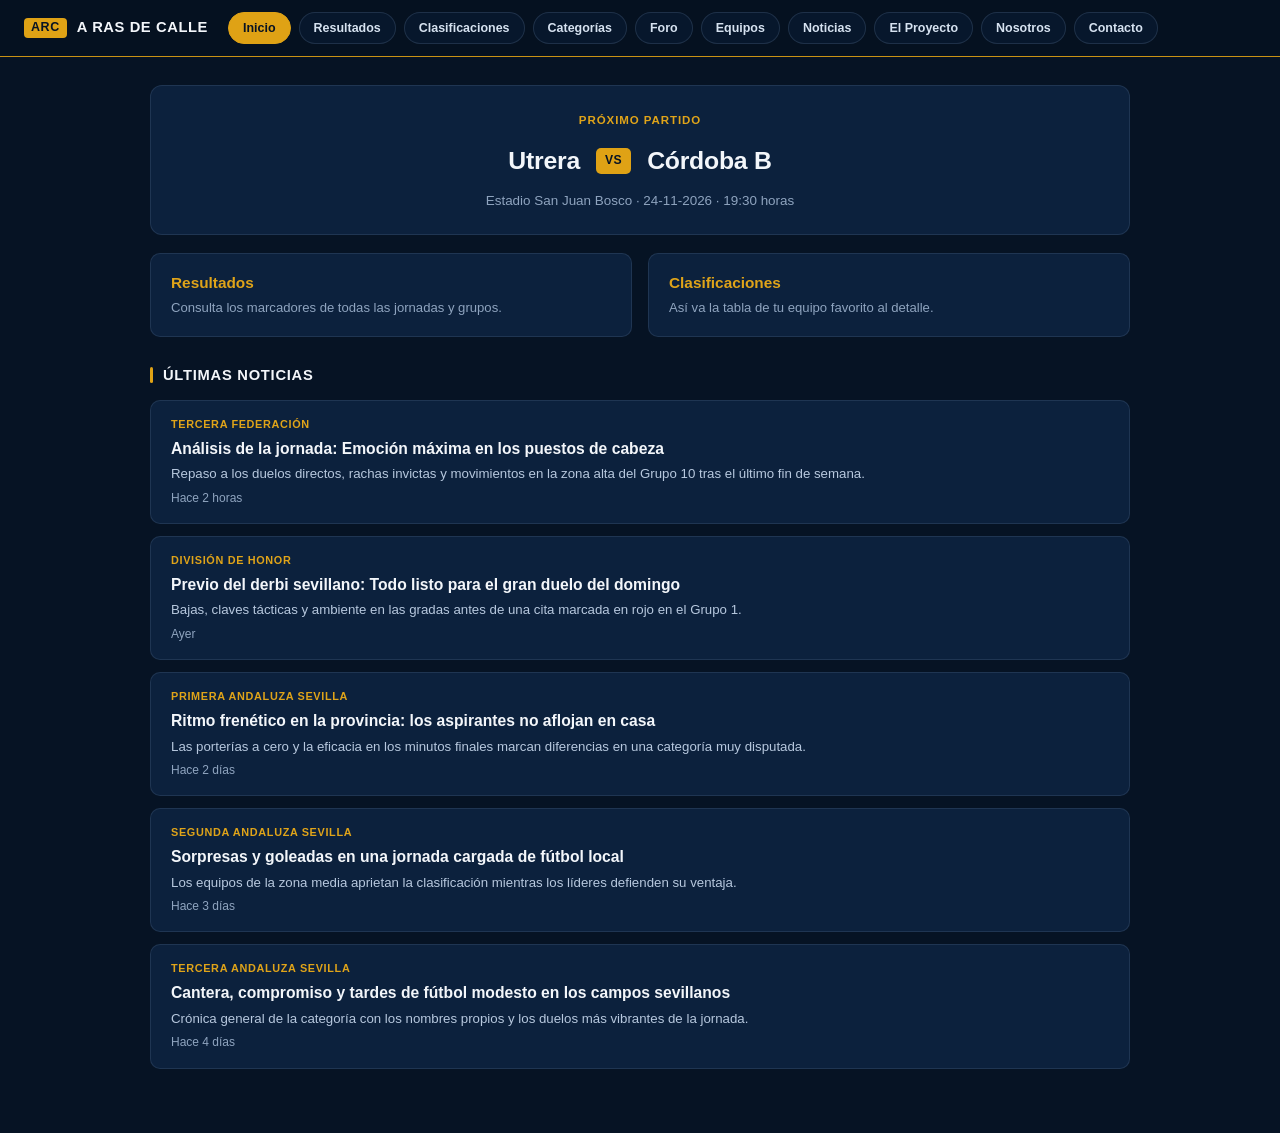
==== commit 24800d07: "Update index.html" ====
--- a/index.html
+++ b/index.html
@@ -315,7 +315,7 @@
         <ul class="nav-list">
           <li><a href="index.html" class="nav-link active">Inicio</a></li>
           <li><a href="partido.html" class="nav-link">Resultados</a></li>
-          <li><a href="estadísticas.html" class="nav-link">Clasificaciones</a></li>
+          <li><a href="estadisticas.html" class="nav-link">Clasificaciones</a></li>
           <li><a href="competiciones.html" class="nav-link">Categorías</a></li>
           <li><a href="foro.html" class="nav-link">Foro</a></li>
           <li><a href="equipos.html" class="nav-link">Equipos</a></li>
@@ -346,7 +346,7 @@
         <div class="quick-title">Resultados</div>
         <div class="quick-desc">Consulta los marcadores de todas las jornadas y grupos.</div>
       </a>
-      <a href="estadísticas.html" class="quick-card">
+      <a href="estadisticas.html" class="quick-card">
         <div class="quick-title">Clasificaciones</div>
         <div class="quick-desc">Así va la tabla de tu equipo favorito al detalle.</div>
       </a>
@@ -371,13 +371,6 @@
       </a>
 
       <a href="noticias.html" class="news-card">
-        <div class="news-category">SEGUNDA FEDERACIÓN</div>
-        <div class="news-title">Igualdad en el Grupo 4: cada punto pesa oro en la pelea por la zona noble</div>
-        <div class="news-excerpt">Los conjuntos andaluces afrontan un tramo exigente con choques de alta intensidad y márgenes mínimos.</div>
-        <div class="news-time">Hace 2 días</div>
-      </a>
-
-      <a href="noticias.html" class="news-card">
         <div class="news-category">PRIMERA ANDALUZA SEVILLA</div>
         <div class="news-title">Ritmo frenético en la provincia: los aspirantes no aflojan en casa</div>
         <div class="news-excerpt">Las porterías a cero y la eficacia en los minutos finales marcan diferencias en una categoría muy disputada.</div>
